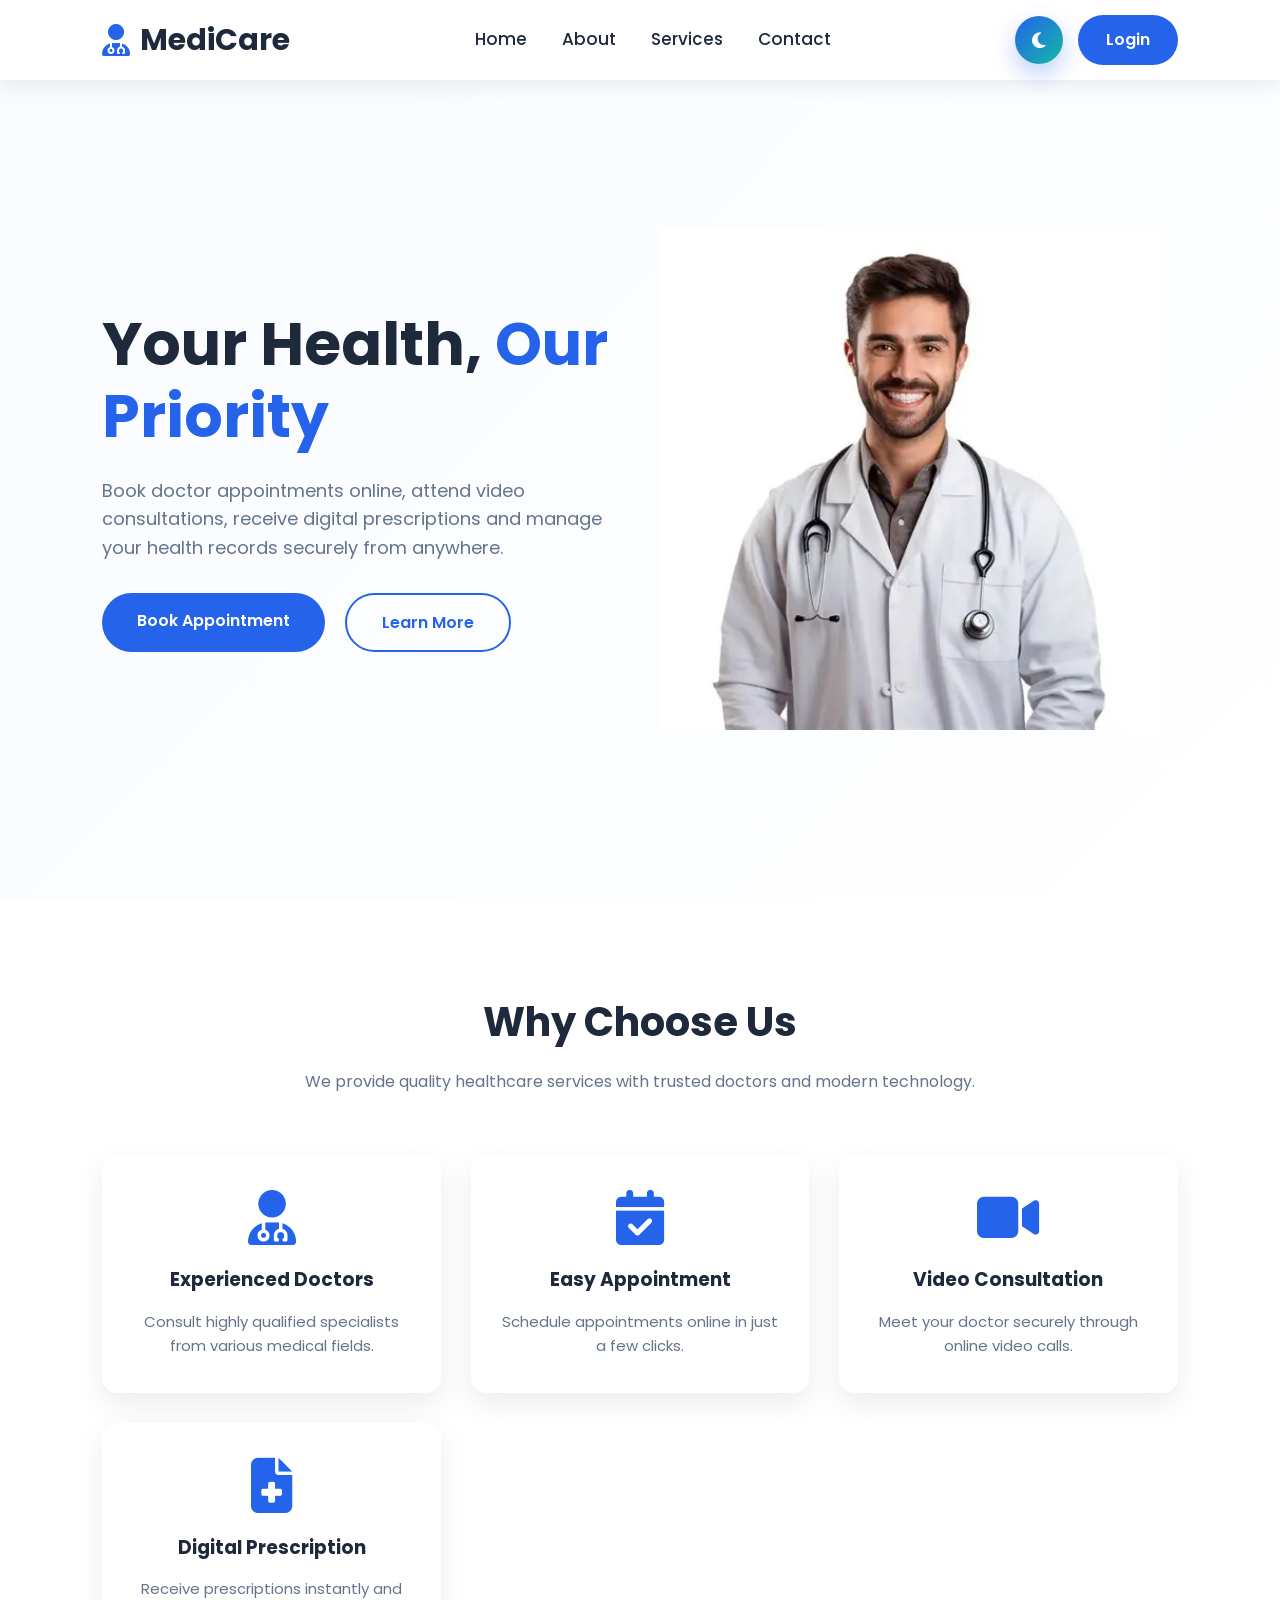
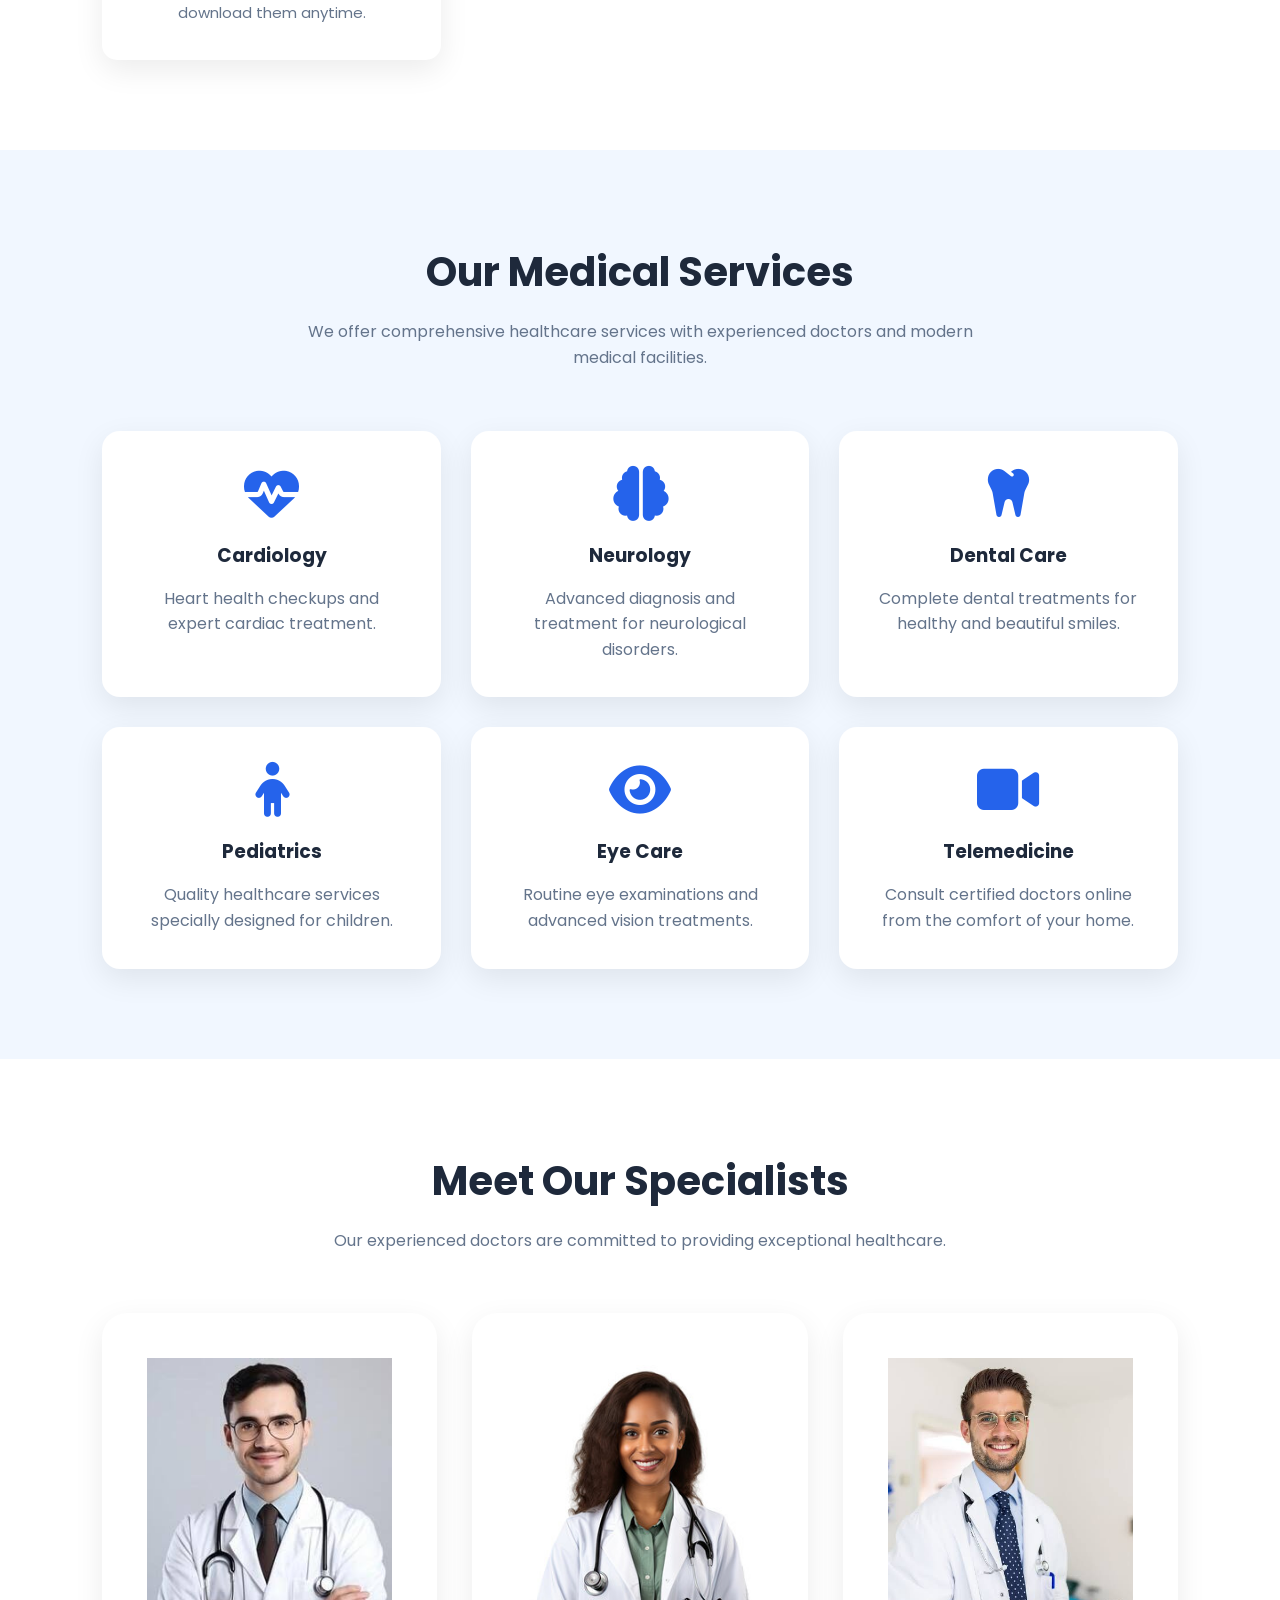
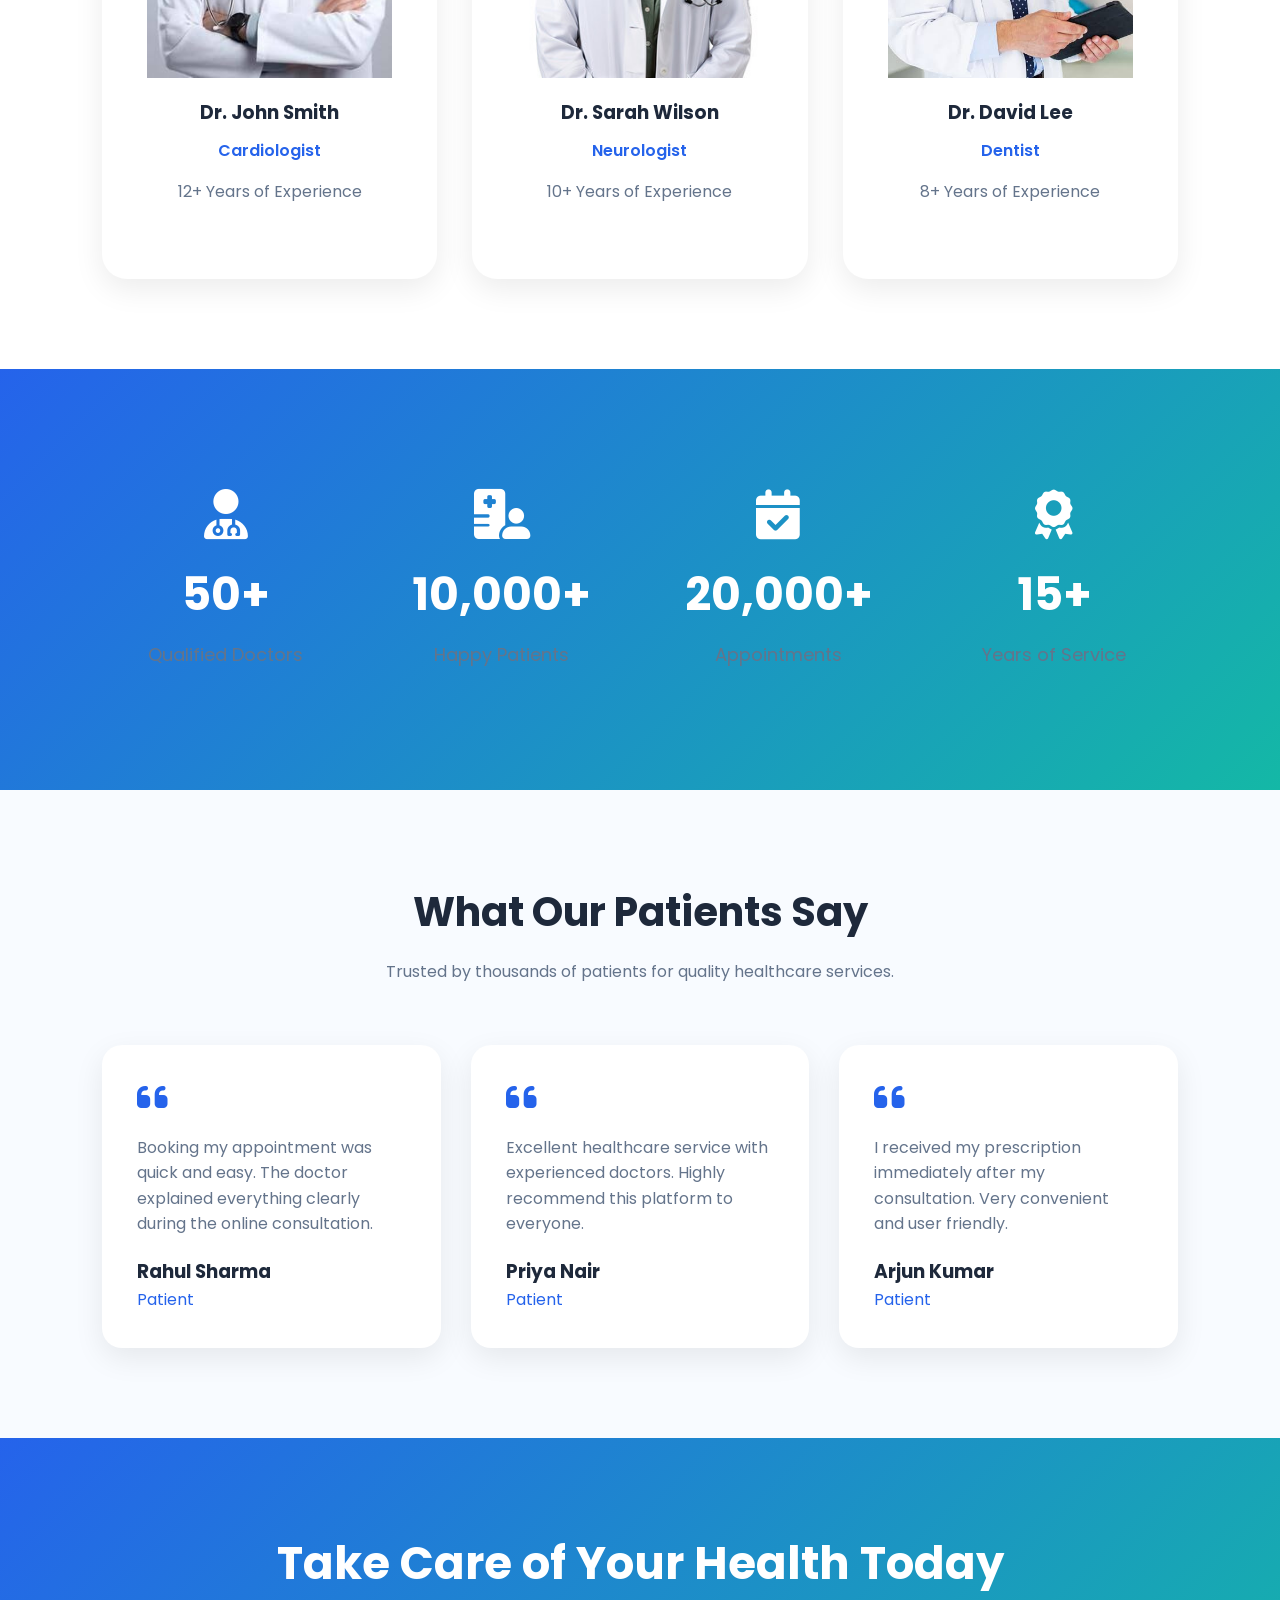
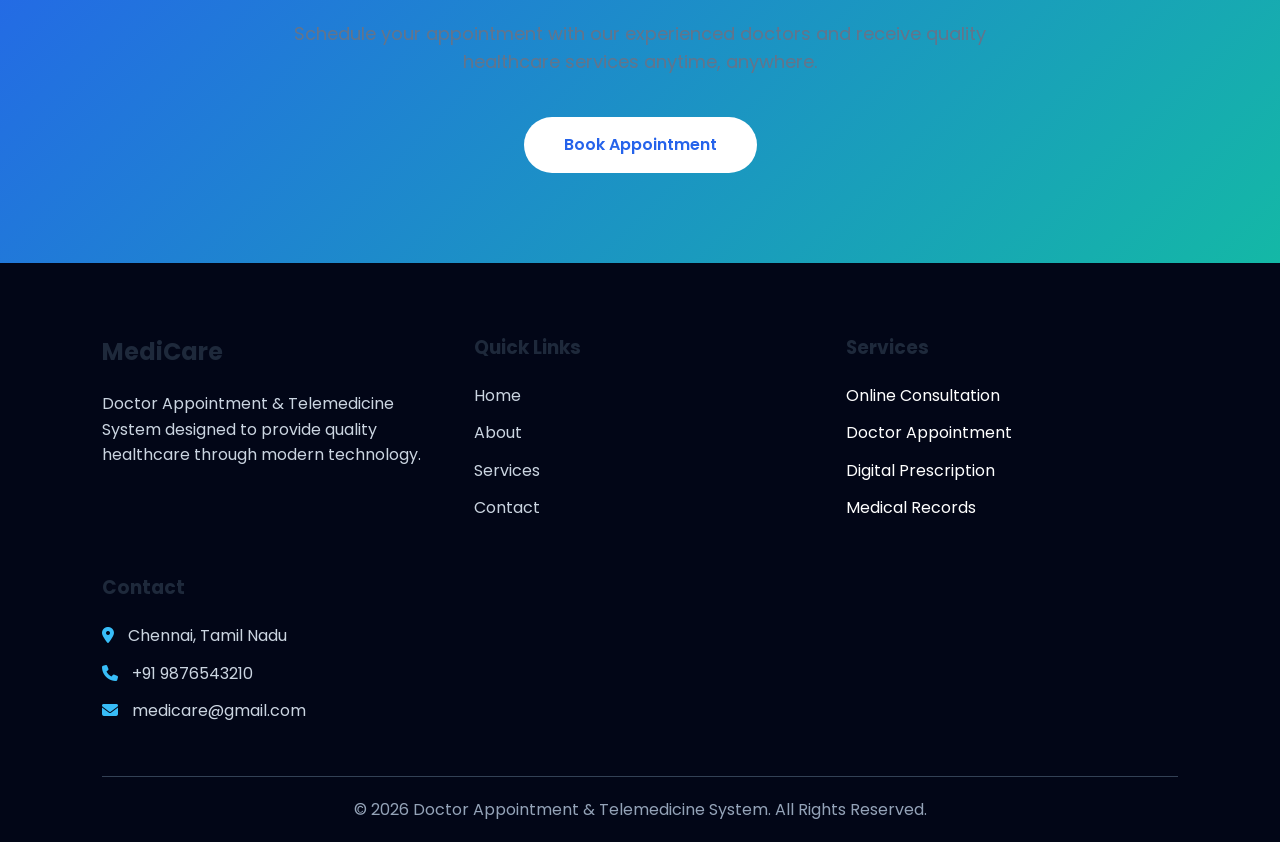
==== frontend/index.html @ 76437aa4 "files added" ====
<!DOCTYPE html>
<html lang="en">
<head>
    <meta charset="UTF-8">
    <meta name="viewport" content="width=device-width, initial-scale=1.0">
    <title>Doctor Appointment & Telemedicine System</title>

    <!-- Google Font -->
    <link href="https://fonts.googleapis.com/css2?family=Poppins:wght@300;400;500;600;700&display=swap" rel="stylesheet">

    <!-- CSS -->
    <link rel="stylesheet" href="css/style.css">

    <!-- Font Awesome -->
    <link rel="stylesheet"
    href="https://cdnjs.cloudflare.com/ajax/libs/font-awesome/6.6.0/css/all.min.css">
</head>

<body>

<!-- ================= NAVBAR ================= -->

<header>

    <div class="logo">

        <i class="fa-solid fa-user-doctor"></i>

        <h2>MediCare</h2>

    </div>

    <nav id="navbar">

        <ul>

            <li><a href="index.html">Home</a></li>

            <li><a href="about.html">About</a></li>

            <li><a href="services.html">Services</a></li>

            <li><a href="contact.html">Contact</a></li>

        </ul>

    </nav>

    <div class="header-buttons">

        <!-- Theme Toggle -->

        <button id="themeToggle">

            <i class="fa-solid fa-moon"></i>

        </button>

        <!-- Login -->

        <a href="role-selection.html" class="login-btn">

            Login

        </a>

        <!-- Hamburger -->

        <div id="menuBtn">

            <i class="fa-solid fa-bars"></i>

        </div>

    </div>

</header>

<!-- ================= HERO ================= -->

<section class="hero">

    <div class="hero-content">

        <h1>
            Your Health,
            <span>Our Priority</span>
        </h1>

        <p>

            Book doctor appointments online, attend video consultations,
            receive digital prescriptions and manage your health records
            securely from anywhere.

        </p>

        <div class="hero-buttons">

            <a href="role-selection.html" class="primary-btn">

                Book Appointment

            </a>

            <a href="about.html" class="secondary-btn">

                Learn More

            </a>

        </div>

    </div>

    <div class="hero-image">

        <img src="images/doctor.png" alt="Doctor">

    </div>

</section>

<!-- ================= WHY CHOOSE US ================= -->

<section class="why-us">

    <h2>Why Choose Us</h2>

    <p class="section-description">

        We provide quality healthcare services with trusted doctors
        and modern technology.

    </p>

    <div class="why-container">

        <div class="card">

            <i class="fa-solid fa-user-doctor"></i>

            <h3>Experienced Doctors</h3>

            <p>

                Consult highly qualified specialists from various
                medical fields.

            </p>

        </div>

        <div class="card">

            <i class="fa-solid fa-calendar-check"></i>

            <h3>Easy Appointment</h3>

            <p>

                Schedule appointments online in just a few clicks.

            </p>

        </div>

        <div class="card">

            <i class="fa-solid fa-video"></i>

            <h3>Video Consultation</h3>

            <p>

                Meet your doctor securely through online video calls.

            </p>

        </div>

        <div class="card">

            <i class="fa-solid fa-file-medical"></i>

            <h3>Digital Prescription</h3>

            <p>

                Receive prescriptions instantly and download them anytime.

            </p>

        </div>

    </div>

</section>
<!-- ================= OUR SERVICES ================= -->

<section class="services">

    <h2>Our Medical Services</h2>

    <p class="section-description">
        We offer comprehensive healthcare services with experienced
        doctors and modern medical facilities.
    </p>

    <div class="services-container">

        <div class="service-card">
            <i class="fa-solid fa-heart-pulse"></i>
            <h3>Cardiology</h3>
            <p>Heart health checkups and expert cardiac treatment.</p>
        </div>

        <div class="service-card">
            <i class="fa-solid fa-brain"></i>
            <h3>Neurology</h3>
            <p>Advanced diagnosis and treatment for neurological disorders.</p>
        </div>

        <div class="service-card">
            <i class="fa-solid fa-tooth"></i>
            <h3>Dental Care</h3>
            <p>Complete dental treatments for healthy and beautiful smiles.</p>
        </div>

        <div class="service-card">
            <i class="fa-solid fa-child"></i>
            <h3>Pediatrics</h3>
            <p>Quality healthcare services specially designed for children.</p>
        </div>

        <div class="service-card">
            <i class="fa-solid fa-eye"></i>
            <h3>Eye Care</h3>
            <p>Routine eye examinations and advanced vision treatments.</p>
        </div>

        <div class="service-card">
            <i class="fa-solid fa-video"></i>
            <h3>Telemedicine</h3>
            <p>Consult certified doctors online from the comfort of your home.</p>
        </div>

    </div>

</section>

<!-- ================= FEATURED DOCTORS ================= -->

<section class="doctors">

    <h2>Meet Our Specialists</h2>

    <p class="section-description">
        Our experienced doctors are committed to providing exceptional healthcare.
    </p>

    <div class="doctor-container">

        <div class="doctor-card">

            <img src="images/doctor1.jpg" alt="Doctor">

            <h3>Dr. John Smith</h3>

            <span>Cardiologist</span>

            <p>12+ Years of Experience</p>

        </div>

        <div class="doctor-card">

            <img src="images/doctor2.jpg" alt="Doctor">

            <h3>Dr. Sarah Wilson</h3>

            <span>Neurologist</span>

            <p>10+ Years of Experience</p>

        </div>

        <div class="doctor-card">

            <img src="images/doctor3.jpg" alt="Doctor">

            <h3>Dr. David Lee</h3>

            <span>Dentist</span>

            <p>8+ Years of Experience</p>

        </div>

    </div>

</section>

<!-- ================= STATISTICS ================= -->

<section class="statistics">

    <div class="stat-box">

        <i class="fa-solid fa-user-doctor"></i>

        <h2>50+</h2>

        <p>Qualified Doctors</p>

    </div>

    <div class="stat-box">

        <i class="fa-solid fa-hospital-user"></i>

        <h2>10,000+</h2>

        <p>Happy Patients</p>

    </div>

    <div class="stat-box">

        <i class="fa-solid fa-calendar-check"></i>

        <h2>20,000+</h2>

        <p>Appointments</p>

    </div>

    <div class="stat-box">

        <i class="fa-solid fa-award"></i>

        <h2>15+</h2>

        <p>Years of Service</p>

    </div>

</section>
<!-- ================= TESTIMONIALS ================= -->

<section class="testimonials">

    <h2>What Our Patients Say</h2>

    <p class="section-description">
        Trusted by thousands of patients for quality healthcare services.
    </p>

    <div class="testimonial-container">

        <div class="testimonial-card">

            <i class="fa-solid fa-quote-left"></i>

            <p>
                Booking my appointment was quick and easy. The doctor
                explained everything clearly during the online consultation.
            </p>

            <h3>Rahul Sharma</h3>

            <span>Patient</span>

        </div>

        <div class="testimonial-card">

            <i class="fa-solid fa-quote-left"></i>

            <p>
                Excellent healthcare service with experienced doctors.
                Highly recommend this platform to everyone.
            </p>

            <h3>Priya Nair</h3>

            <span>Patient</span>

        </div>

        <div class="testimonial-card">

            <i class="fa-solid fa-quote-left"></i>

            <p>
                I received my prescription immediately after my consultation.
                Very convenient and user friendly.
            </p>

            <h3>Arjun Kumar</h3>

            <span>Patient</span>

        </div>

    </div>

</section>

<!-- ================= CALL TO ACTION ================= -->

<section class="cta">

    <div class="cta-content">

        <h2>Take Care of Your Health Today</h2>

        <p>

            Schedule your appointment with our experienced doctors and
            receive quality healthcare services anytime, anywhere.

        </p>

        <a href="role-selection.html" class="cta-btn">

            Book Appointment

        </a>

    </div>

</section>

<!-- ================= FOOTER ================= -->

<footer>

    <div class="footer-container">

        <div class="footer-about">

            <h2>MediCare</h2>

            <p>

                Doctor Appointment & Telemedicine System designed
                to provide quality healthcare through modern technology.

            </p>

        </div>

        <div class="footer-links">

            <h3>Quick Links</h3>

            <ul>

                <li><a href="index.html">Home</a></li>

                <li><a href="about.html">About</a></li>

                <li><a href="services.html">Services</a></li>

                <li><a href="contact.html">Contact</a></li>

            </ul>

        </div>

        <div class="footer-services">

            <h3>Services</h3>

            <ul>

                <li>Online Consultation</li>

                <li>Doctor Appointment</li>

                <li>Digital Prescription</li>

                <li>Medical Records</li>

            </ul>

        </div>

        <div class="footer-contact">

            <h3>Contact</h3>

            <p>
                <i class="fa-solid fa-location-dot"></i>
                Chennai, Tamil Nadu
            </p>

            <p>
                <i class="fa-solid fa-phone"></i>
                +91 9876543210
            </p>

            <p>
                <i class="fa-solid fa-envelope"></i>
                medicare@gmail.com
            </p>

        </div>

    </div>

    <hr>

    <div class="footer-bottom">

        <p>

            © 2026 Doctor Appointment & Telemedicine System.
            All Rights Reserved.

        </p>

    </div>

</footer>

<!-- ================= BACK TO TOP ================= -->

<button id="topBtn">

    <i class="fa-solid fa-arrow-up"></i>

</button>



<!-- CSS and JavaScript will be added later -->

<script src="js/script.js"></script>

</body>
</html>
---- frontend/css/style.css ----
/* ==========================
   GOOGLE FONT & RESET
========================== */

@import url('https://fonts.googleapis.com/css2?family=Poppins:wght@300;400;500;600;700;800&display=swap');

*{
    margin:0;
    padding:0;
    box-sizing:border-box;
    font-family:'Poppins',sans-serif;
    scroll-behavior:smooth;
}
/*==============================
    THEME VARIABLES
==============================*/

:root{

    --primary:#2563eb;
    --secondary:#14b8a6;

    --background:#f8fbff;
    --surface:#ffffff;

    --text:#1e293b;
    --paragraph:#64748b;

    --shadow:0 10px 30px rgba(0,0,0,.08);

}

body.dark-mode{

    --primary:#60a5fa;
    --secondary:#2dd4bf;

    --background:#0f172a;
    --surface:#1e293b;

    --text:#f8fafc;
    --paragraph:#cbd5e1;

    --shadow:0 12px 30px rgba(0,0,0,.5);

}
body{
    background:#f8fbff;
    color:#1e293b;
    overflow-x:hidden;
    line-height:1.6;
}

a{
    text-decoration:none;
}

ul{
    list-style:none;
}

img{
    max-width:100%;
    display:block;
}

/* ==========================
   HEADER
========================== */

header{

    width:100%;
    height:80px;

    background:#ffffff;

    display:flex;
    justify-content:space-between;
    align-items:center;

    padding:0 8%;

    position:fixed;

    top:0;
    left:0;

    z-index:1000;

    box-shadow:0 5px 20px rgba(0,0,0,.08);

}

/* ==========================
   LOGO
========================== */

.logo{

    display:flex;
    align-items:center;
    gap:10px;

}

.logo i{

    font-size:32px;

    color:#2563eb;

}

.logo h2{

    color:#2563eb;

    font-size:30px;

    font-weight:700;

}

/* ==========================
   NAVBAR
========================== */

nav ul{

    display:flex;

    gap:35px;

}

nav ul li a{

    color:#1e293b;

    font-size:17px;

    font-weight:500;

    transition:.3s;

}

nav ul li a:hover{

    color:#2563eb;

}

/* ==========================
   LOGIN BUTTON
========================== */

.login-btn{

    background:#2563eb;

    color:#fff;

    padding:12px 28px;

    border-radius:40px;

    transition:.3s;

    font-weight:600;

}

.login-btn:hover{

    background:#1d4ed8;

    transform:translateY(-3px);

}

/* ==========================
   HERO SECTION
========================== */

.hero{

    width:100%;

    min-height:100vh;

    display:flex;

    justify-content:space-between;

    align-items:center;

    padding:140px 8% 80px;

    background:linear-gradient(135deg,#eef6ff,#ffffff);

}

.hero-content{

    flex:1;

}

.hero-content h1{

    font-size:60px;

    font-weight:700;

    color:#1e293b;

    line-height:1.2;

}

.hero-content span{

    color:#2563eb;

}

.hero-content p{

    margin:25px 0;

    color:#64748b;

    font-size:18px;

    max-width:550px;

}

.hero-buttons{

    display:flex;

    gap:20px;

    margin-top:30px;

}

.primary-btn{

    background:#2563eb;

    color:white;

    padding:15px 35px;

    border-radius:40px;

    transition:.3s;

    font-weight:600;

}

.primary-btn:hover{

    background:#1d4ed8;

    transform:translateY(-5px);

}

.secondary-btn{

    border:2px solid #2563eb;

    color:#2563eb;

    padding:15px 35px;

    border-radius:40px;

    transition:.3s;

    font-weight:600;

}

.secondary-btn:hover{

    background:#2563eb;

    color:white;

}

.hero-image{

    flex:1;

    display:flex;

    justify-content:center;

}

.hero-image img{

    width:500px;

    animation:float 4s ease-in-out infinite;

}

/* ==========================
   FLOAT ANIMATION
========================== */

@keyframes float{

    0%{

        transform:translateY(0);

    }

    50%{

        transform:translateY(-15px);

    }

    100%{

        transform:translateY(0);

    }

}

/* ==========================
   COMMON SECTION
========================== */

section{

    padding:90px 8%;

}

section h2{

    text-align:center;

    font-size:40px;

    color:#1e293b;

}

.section-description{

    text-align:center;

    margin-top:15px;

    color:#64748b;

    max-width:700px;

    margin-left:auto;

    margin-right:auto;

}
/* ==========================
   WHY CHOOSE US
========================== */

.why-us{
    background:#ffffff;
}

.why-container{

    display:grid;
    grid-template-columns:repeat(auto-fit,minmax(250px,1fr));
    gap:30px;
    margin-top:60px;

}

.card{

    background:#ffffff;

    padding:35px 25px;

    text-align:center;

    border-radius:15px;

    box-shadow:0 10px 25px rgba(0,0,0,.08);

    transition:.4s;

}

.card:hover{

    transform:translateY(-10px);

    box-shadow:0 20px 40px rgba(37,99,235,.18);

}

.card i{

    font-size:55px;

    color:#2563eb;

    margin-bottom:20px;

}

.card h3{

    margin-bottom:15px;

    color:#1e293b;

}

.card p{

    color:#64748b;

    font-size:15px;

}


/* ==========================
   SERVICES
========================== */

.services{

    background:#f1f7ff;

}

.services-container{

    display:grid;

    grid-template-columns:repeat(auto-fit,minmax(280px,1fr));

    gap:30px;

    margin-top:60px;

}

.service-card{

    background:white;

    padding:35px;

    border-radius:18px;

    text-align:center;

    transition:.4s;

    box-shadow:0 8px 20px rgba(0,0,0,.08);

}

.service-card:hover{

    transform:translateY(-10px);

    background:#2563eb;

}

.service-card i{

    font-size:55px;

    color:#2563eb;

    margin-bottom:20px;

    transition:.4s;

}

.service-card:hover i{

    color:white;

}

.service-card h3{

    margin-bottom:15px;

    color:#1e293b;

    transition:.4s;

}

.service-card:hover h3{

    color:white;

}

.service-card p{

    color:#64748b;

    transition:.4s;

}

.service-card:hover p{

    color:#e2e8f0;

}


/* ==========================
   FEATURED DOCTORS
========================== */

.doctors{

    background:white;

}

.doctor-container{

    display:grid;

    grid-template-columns:repeat(auto-fit,minmax(280px,1fr));

    gap:35px;

    margin-top:60px;

}

.doctor-card{

    background:white;

    border-radius:20px;

    overflow:hidden;

    text-align:center;

    box-shadow:0 10px 25px rgba(0,0,0,.08);

    transition:.4s;

}

.doctor-card:hover{

    transform:translateY(-12px);

    box-shadow:0 18px 35px rgba(37,99,235,.2);

}

.doctor-card img{

    width:100%;

    height:320px;

    object-fit:cover;

}

.doctor-card h3{

    margin-top:20px;

    color:#1e293b;

}

.doctor-card span{

    display:block;

    margin:10px 0;

    color:#2563eb;

    font-weight:600;

}

.doctor-card p{

    margin-bottom:25px;

    color:#64748b;

}


/* ==========================
   IMAGE HOVER EFFECT
========================== */

.doctor-card:hover img{

    transform:scale(1.05);

    transition:.5s;

}
/* ==========================
   STATISTICS SECTION
========================== */

.statistics{

    background:#2563eb;

    color:#fff;

    display:grid;

    grid-template-columns:repeat(auto-fit,minmax(220px,1fr));

    gap:30px;

    text-align:center;

}

.stat-box{

    padding:30px;

}

.stat-box i{

    font-size:50px;

    margin-bottom:20px;

}

.stat-box h2{

    color:#fff;

    font-size:45px;

    margin-bottom:10px;

}

.stat-box p{

    font-size:18px;

}


/* ==========================
   TESTIMONIALS
========================== */

.testimonials{

    background:#f8fbff;

}

.testimonial-container{

    display:grid;

    grid-template-columns:repeat(auto-fit,minmax(320px,1fr));

    gap:30px;

    margin-top:60px;

}

.testimonial-card{

    background:#fff;

    padding:35px;

    border-radius:20px;

    box-shadow:0 10px 25px rgba(0,0,0,.08);

    transition:.4s;

}

.testimonial-card:hover{

    transform:translateY(-10px);

}

.testimonial-card i{

    color:#2563eb;

    font-size:35px;

    margin-bottom:20px;

}

.testimonial-card p{

    color:#64748b;

    margin-bottom:20px;

}

.testimonial-card h3{

    color:#1e293b;

}

.testimonial-card span{

    color:#2563eb;

}


/* ==========================
   CTA SECTION
========================== */

.cta{

    background:linear-gradient(135deg,#2563eb,#14b8a6);

    color:white;

    text-align:center;

}

.cta-content h2{

    color:white;

    font-size:45px;

}

.cta-content p{

    max-width:700px;

    margin:20px auto 40px;

    font-size:18px;

}

.cta-btn{

    display:inline-block;

    background:white;

    color:#2563eb;

    padding:15px 40px;

    border-radius:40px;

    font-weight:600;

    transition:.3s;

}

.cta-btn:hover{

    background:#1e293b;

    color:white;

}


/* ==========================
   FOOTER
========================== */

footer{

    background:#0f172a;

    color:white;

    padding:70px 8% 20px;

}

.footer-container{

    display:grid;

    grid-template-columns:repeat(auto-fit,minmax(250px,1fr));

    gap:40px;

}

.footer-container h2,
.footer-container h3{

    margin-bottom:20px;

}

.footer-container p{

    color:#cbd5e1;

    margin-bottom:12px;

}

.footer-container ul li{

    margin-bottom:12px;

}

.footer-container ul li a{

    color:#cbd5e1;

    transition:.3s;

}

.footer-container ul li a:hover{

    color:#38bdf8;

}

.footer-contact i{

    color:#38bdf8;

    margin-right:10px;

}

hr{

    border:none;

    height:1px;

    background:#334155;

    margin:40px 0 20px;

}

.footer-bottom{

    text-align:center;

}

.footer-bottom p{

    color:#94a3b8;

}


/* ==========================
   BACK TO TOP BUTTON
========================== */

#topBtn{

    position:fixed;

    bottom:30px;

    right:30px;

    width:50px;

    height:50px;

    border:none;

    border-radius:50%;

    background:#2563eb;

    color:white;

    font-size:20px;

    cursor:pointer;

    transition:.3s;

    box-shadow:0 8px 20px rgba(0,0,0,.2);

}

#topBtn:hover{

    background:#1d4ed8;

    transform:translateY(-5px);

}


/* ==========================
   SCROLLBAR
========================== */

::-webkit-scrollbar{

    width:10px;

}

::-webkit-scrollbar-track{

    background:#e2e8f0;

}

::-webkit-scrollbar-thumb{

    background:#2563eb;

    border-radius:20px;

}

::-webkit-scrollbar-thumb:hover{

    background:#1d4ed8;

}


/* ==========================
   RESPONSIVE DESIGN
========================== */

@media(max-width:992px){

    header{

        padding:20px 5%;

    }

    .hero{

        flex-direction:column-reverse;

        text-align:center;

    }

    .hero-content p{

        margin:auto;

    }

    .hero-buttons{

        justify-content:center;

    }

    .hero-image img{

        width:350px;

        margin-bottom:50px;

    }

}

@media(max-width:768px){

    nav{

        display:none;

    }

    .hero-content h1{

        font-size:42px;

    }

    section h2{

        font-size:34px;

    }

    .cta-content h2{

        font-size:34px;

    }

}

@media(max-width:576px){

    .hero-content h1{

        font-size:34px;

    }

    .primary-btn,
    .secondary-btn{

        padding:12px 24px;

        font-size:14px;

    }

    .hero-buttons{

        flex-direction:column;

        align-items:center;

    }

}
nav ul li a.active{
    color:#2563eb;
    font-weight:600;
}
/*==================================
        ABOUT HERO
==================================*/

.about-hero{

    width:100%;
    min-height:60vh;

    display:flex;
    justify-content:center;
    align-items:center;

    text-align:center;

    background:linear-gradient(135deg,#2563eb,#14b8a6);

    color:#fff;

    padding:140px 8% 80px;

}

.about-content{

    max-width:800px;

}

.about-content h1{

    font-size:60px;
    margin-bottom:20px;

}

.about-content span{

    color:#FFD54F;

}

.about-content p{

    font-size:18px;
    line-height:1.8;

}


/*==================================
        OUR STORY
==================================*/

.our-story{

    display:flex;
    justify-content:space-between;
    align-items:center;

    gap:60px;

    padding:100px 8%;

}

.story-image{

    flex:1;

}

.story-image img{

    width:100%;
    border-radius:20px;
    box-shadow:0 15px 40px rgba(0,0,0,.15);

}

.story-content{

    flex:1;

}

.story-content h2{

    text-align:left;
    margin-bottom:25px;

}

.story-content p{

    color:#64748b;
    margin-bottom:20px;
    text-align:justify;
}


/*==================================
      MISSION & VISION
==================================*/

.mission{

    display:grid;

    grid-template-columns:repeat(auto-fit,minmax(320px,1fr));

    gap:40px;

    background:#f8fbff;

}

.mission-card{

    background:#fff;

    padding:40px;

    text-align:center;

    border-radius:18px;

    box-shadow:0 10px 25px rgba(0,0,0,.08);

    transition:.4s;

}

.mission-card:hover{

    transform:translateY(-10px);

}

.mission-card i{

    font-size:55px;

    color:#2563eb;

    margin-bottom:20px;

}

.mission-card h3{

    margin-bottom:15px;

}

.mission-card p{

    color:#64748b;

}
/*==================================
      WHY TRUST US
==================================*/

.trust{

    background:#fff;

}

.trust-container{

    display:grid;

    grid-template-columns:repeat(auto-fit,minmax(280px,1fr));

    gap:30px;

    margin-top:60px;

}

.trust-card{

    background:#fff;

    padding:35px;

    border-radius:18px;

    text-align:center;

    box-shadow:0 10px 25px rgba(0,0,0,.08);

    transition:.4s;

}

.trust-card:hover{

    background:#2563eb;

    transform:translateY(-10px);

}

.trust-card i{

    font-size:50px;

    color:#2563eb;

    margin-bottom:20px;

    transition:.4s;

}

.trust-card:hover i{

    color:white;

}

.trust-card h3{

    margin-bottom:15px;

    transition:.4s;

}

.trust-card:hover h3{

    color:white;

}

.trust-card p{

    color:#64748b;

    transition:.4s;

}

.trust-card:hover p{

    color:#e2e8f0;

}


/*==================================
      TEAM
==================================*/

.team{

    background:#f8fbff;

}


/*==================================
      RESPONSIVE
==================================*/

@media(max-width:992px){

    .our-story{

        flex-direction:column;

    }

    .story-content h2{

        text-align:center;

    }

}

@media(max-width:768px){

    .about-content h1{

        font-size:42px;

    }

}

@media(max-width:576px){

    .about-content h1{

        font-size:34px;

    }

}
/*==========================
HEADER BUTTONS
==========================*/

.header-buttons{

    display:flex;

    align-items:center;

    gap:15px;

}


/*==========================
THEME BUTTON
==========================*/

#themeToggle{

    width:48px;
    height:48px;

    border:none;

    border-radius:50%;

    background:linear-gradient(135deg,#2563eb,#14b8a6);

    color:white;

    cursor:pointer;

    font-size:18px;

    transition:.5s;

    box-shadow:0 10px 25px rgba(37,99,235,.3);

}

#themeToggle:hover{

    transform:rotate(180deg) scale(1.08);

    box-shadow:0 15px 35px rgba(37,99,235,.5);

}

#themeToggle:hover{

    transform:rotate(180deg);

    background:#1d4ed8;

}


/*==========================
HAMBURGER
==========================*/

#menuBtn{

    display:none;

    font-size:26px;

    cursor:pointer;

    color:#2563eb;

}


/*==========================
MOBILE MENU
==========================*/

@media(max-width:768px){

    #menuBtn{

        display:block;

    }

    nav{

        position:absolute;

        top:80px;

        left:-100%;

        width:100%;

        background:white;

        transition:.4s;

        box-shadow:0 10px 20px rgba(0,0,0,.1);

    }

    nav.active{

        left:0;

    }

    nav ul{

        flex-direction:column;

        text-align:center;

        padding:25px 0;

    }

    nav ul li{

        margin:18px 0;

    }

}


/*==========================
DARK MODE
==========================*/

.dark-mode{

    background:#0f172a;

    color:white;

}

.dark-mode header{

    background:#1e293b;

}

.dark-mode section{

    background:#0f172a;

}

.dark-mode h1,
.dark-mode h2,
.dark-mode h3{

    color:white;

}

.dark-mode p{

    color:#cbd5e1;

}

.dark-mode .card,
.dark-mode .service-card,
.dark-mode .doctor-card,
.dark-mode .testimonial-card,
.dark-mode .mission-card,
.dark-mode .trust-card{

    background:#1e293b;

}

.dark-mode footer{

    background:#020617;

}
/*==============================
      PREMIUM DARK MODE
==============================*/

body{

    background:var(--background);
    color:var(--text);

    transition:
    background .4s ease,
    color .4s ease;

}

header{

    background:var(--surface);

    transition:.4s;

}

section{

    background:var(--background);

    transition:.4s;

}

.card,
.service-card,
.doctor-card,
.testimonial-card,
.mission-card,
.trust-card{

    background:var(--surface);

    box-shadow:var(--shadow);

    transition:.4s;

}

.hero{

    background:linear-gradient(
    135deg,
    var(--background),
    var(--surface)
    );

}

.statistics{

    background:linear-gradient(
    135deg,
    var(--primary),
    var(--secondary)
    );

}

footer{

    background:#020617;

}

.logo h2,
h1,
h2,
h3{

    color:var(--text);

}

p{

    color:var(--paragraph);

}

nav ul li a{

    color:var(--text);

}

nav ul li a:hover{

    color:var(--primary);

}

input,
textarea,
select{

    background:var(--surface);

    color:var(--text);

    border:1px solid rgba(255,255,255,.1);

}
/*==========================
CONTACT PAGE
==========================*/

.contact-section{

    display:grid;
    grid-template-columns:1fr 1fr;
    gap:50px;

}

.contact-form,
.contact-info{

    background:var(--surface);

    padding:40px;

    border-radius:20px;

    box-shadow:var(--shadow);

}

.contact-form form{

    display:flex;
    flex-direction:column;
    gap:20px;

}

.contact-form input,
.contact-form textarea{

    padding:15px;

    border:1px solid #ddd;

    border-radius:10px;

    outline:none;

    font-size:16px;

}

.info-box{

    display:flex;
    gap:20px;
    margin:25px 0;

}

.info-box i{

    font-size:28px;

    color:var(--primary);

}

/*==========================
MAP
==========================*/

.map-container{

    margin-top:50px;

    overflow:hidden;

    border-radius:20px;

    box-shadow:var(--shadow);

}

/*==========================
FAQ
==========================*/

.faq-container{

    margin-top:50px;

}

.faq-item{

    margin-bottom:20px;

    border-radius:15px;

    overflow:hidden;

    box-shadow:var(--shadow);

}

.faq-question{

    width:100%;

    padding:20px;

    border:none;

    cursor:pointer;

    display:flex;

    justify-content:space-between;

    align-items:center;

    background:var(--surface);

    color:var(--text);

    font-size:18px;

    font-weight:600;

}

.faq-answer{

    display:none;

    padding:20px;

    background:var(--background);

}

/*==========================
EMERGENCY
==========================*/

.emergency{

    background:linear-gradient(135deg,#dc2626,#ef4444);

    color:white;

    text-align:center;

}

.emergency h2,
.emergency h1,
.emergency p{

    color:white;

}

.emergency i{

    font-size:70px;

    margin-bottom:20px;

}

/*==========================
RESPONSIVE
==========================*/

@media(max-width:992px){

    .contact-section{

        grid-template-columns:1fr;

    }

}
/*====================================
        ROLE SELECTION
====================================*/

.role-page{

    min-height:100vh;

    display:flex;

    flex-direction:column;

    justify-content:center;

    align-items:center;

    padding:80px 8%;

    background:linear-gradient(135deg,#2563eb,#14b8a6);

}

.role-header{

    text-align:center;

    color:white;

    margin-bottom:60px;

}

.role-header i{

    font-size:70px;

    margin-bottom:20px;

}

.role-header h1{

    color:white;

    font-size:55px;

}

.role-header span{

    color:#FFD54F;

}

.role-header p{

    color:white;

    margin-top:15px;

    font-size:18px;

}

.role-container{

    display:grid;

    grid-template-columns:repeat(auto-fit,minmax(300px,1fr));

    gap:35px;

    width:100%;

    max-width:1200px;

}

.role-card{

    background:rgba(255,255,255,.15);

    backdrop-filter:blur(18px);

    border:1px solid rgba(255,255,255,.2);

    border-radius:25px;

    padding:40px;

    text-align:center;

    transition:.4s;

    color:white;

}

.role-card:hover{

    transform:translateY(-15px) scale(1.03);

    box-shadow:0 25px 50px rgba(0,0,0,.25);

}

.role-icon{

    width:100px;

    height:100px;

    margin:auto;

    border-radius:50%;

    background:white;

    display:flex;

    justify-content:center;

    align-items:center;

    margin-bottom:25px;

}

.role-icon i{

    font-size:45px;

    color:#2563eb;

}

.role-card h2{

    color:white;

    margin-bottom:15px;

}

.role-card p{

    color:#e5e7eb;

    margin-bottom:30px;

    min-height:70px;

}

.role-btn{

    display:inline-block;

    padding:14px 35px;

    border-radius:40px;

    background:white;

    color:#2563eb;

    font-weight:600;

    transition:.3s;

}

.role-btn:hover{

    background:#1e293b;

    color:white;

}

@media(max-width:768px){

    .role-header h1{

        font-size:40px;

    }

}
/*====================================
        PATIENT LOGIN PAGE
====================================*/

.login-page{

    min-height:100vh;

    display:grid;

    grid-template-columns:1fr 1fr;

    background:var(--background);

}

/*==========================
LEFT SIDE
==========================*/

.login-left{

    position:relative;

    display:flex;

    justify-content:center;

    align-items:center;

    overflow:hidden;

    background:linear-gradient(135deg,#2563eb,#14b8a6);

}

.login-left::before{

    content:"";

    position:absolute;

    width:500px;

    height:500px;

    background:rgba(255,255,255,.08);

    border-radius:50%;

    top:-150px;

    left:-120px;

}

.login-left::after{

    content:"";

    position:absolute;

    width:400px;

    height:400px;

    background:rgba(255,255,255,.08);

    border-radius:50%;

    bottom:-150px;

    right:-120px;

}

.overlay{

    position:absolute;

    inset:0;

    background:rgba(0,0,0,.15);

}

.left-content{

    position:relative;

    color:white;

    text-align:center;

    padding:40px;

    max-width:500px;

    z-index:2;

}

.left-content i{

    font-size:90px;

    margin-bottom:25px;

}

.left-content h1{

    font-size:55px;

    color:white;

}

.left-content h2{

    margin:20px 0;

    color:white;

}

.left-content p{

    color:white;

    line-height:1.8;

    font-size:18px;

}

/*==========================
RIGHT SIDE
==========================*/

.login-right{

    display:flex;

    justify-content:center;

    align-items:center;

    padding:50px;

    background:var(--background);

}

.login-card{

    width:100%;

    max-width:450px;

    background:var(--surface);

    padding:45px;

    border-radius:25px;

    box-shadow:var(--shadow);

    transition:.4s;

}

.login-card:hover{

    transform:translateY(-5px);

}

.login-card h2{

    text-align:center;

    margin-bottom:10px;

}

.login-card p{

    text-align:center;

    margin-bottom:30px;

}

/*==========================
INPUTS
==========================*/

.input-box{

    position:relative;

    margin-bottom:25px;

}

.input-box i{

    position:absolute;

    top:50%;

    left:18px;

    transform:translateY(-50%);

    color:var(--primary);

}

.input-box input{

    width:100%;

    padding:15px 18px 15px 50px;

    border:2px solid #dbeafe;

    border-radius:12px;

    background:var(--surface);

    color:var(--text);

    font-size:16px;

    transition:.3s;

}

.input-box input:focus{

    border-color:var(--primary);

    box-shadow:0 0 15px rgba(37,99,235,.2);

}

.password-box span{

    position:absolute;

    right:18px;

    top:50%;

    transform:translateY(-50%);

    cursor:pointer;

    color:var(--primary);

}

/*==========================
OPTIONS
==========================*/

.login-options{

    display:flex;

    justify-content:space-between;

    align-items:center;

    margin-bottom:25px;

    font-size:14px;

}

.login-options a{

    color:var(--primary);

    text-decoration:none;

}

/*==========================
BUTTON
==========================*/

.login-submit{

    width:100%;

    padding:15px;

    border:none;

    border-radius:12px;

    background:linear-gradient(135deg,#2563eb,#14b8a6);

    color:white;

    font-size:17px;

    font-weight:600;

    cursor:pointer;

    transition:.3s;

}

.login-submit:hover{

    transform:translateY(-3px);

    box-shadow:0 15px 30px rgba(37,99,235,.3);

}

/*==========================
LINKS
==========================*/

.register-link{

    text-align:center;

    margin-top:25px;

}

.register-link a{

    color:var(--primary);

    font-weight:600;

    text-decoration:none;

}

.back-home{

    display:block;

    text-align:center;

    margin-top:25px;

    color:var(--paragraph);

    text-decoration:none;

}

/*==========================
RESPONSIVE
==========================*/

@media(max-width:992px){

    .login-page{

        grid-template-columns:1fr;

    }

    .login-left{

        display:none;

    }

}
/*====================================
      PATIENT REGISTER PAGE
====================================*/

.register-page{

    min-height:100vh;

    display:grid;

    grid-template-columns:1fr 1.3fr;

}

.register-left{

    display:flex;

    justify-content:center;

    align-items:center;

    background:linear-gradient(135deg,#2563eb,#14b8a6);

    color:white;

    text-align:center;

    padding:50px;

}

.register-right{

    display:flex;

    justify-content:center;

    align-items:center;

    padding:50px;

    background:var(--background);

}

.register-card{

    width:100%;

    max-width:800px;

    background:var(--surface);

    padding:40px;

    border-radius:25px;

    box-shadow:var(--shadow);

}

.form-grid{

    display:grid;

    grid-template-columns:repeat(2,1fr);

    gap:20px;

    margin-top:25px;

}

.full-width{

    grid-column:1/3;

}

.input-box select,
.input-box textarea{

    width:100%;

    padding:15px 18px 15px 50px;

    border:2px solid #dbeafe;

    border-radius:12px;

    background:var(--surface);

    color:var(--text);

    font-size:16px;

    outline:none;

}

.upload-box{

    display:flex;

    flex-direction:column;

    gap:15px;

}

.upload-box label{

    font-weight:600;

}

.upload-box input{

    padding:12px;

}

.upload-box img{

    width:120px;

    height:120px;

    border-radius:50%;

    object-fit:cover;

    border:4px solid var(--primary);

}

.terms{

    margin-top:10px;

}

@media(max-width:992px){

    .register-page{

        grid-template-columns:1fr;

    }

    .register-left{

        display:none;

    }

}

@media(max-width:768px){

    .form-grid{

        grid-template-columns:1fr;

    }

    .full-width{

        grid-column:1;

    }

}
/*====================================
        ADMIN LOGIN
====================================*/

.admin-login-page{

    min-height:100vh;

    display:grid;

    grid-template-columns:1fr 1fr;

}

.admin-left{

    display:flex;

    justify-content:center;

    align-items:center;

    position:relative;

    overflow:hidden;

    background:linear-gradient(135deg,#991b1b,#1e3a8a);

}

.admin-left::before{

    content:"";

    position:absolute;

    width:450px;

    height:450px;

    background:rgba(255,255,255,.08);

    border-radius:50%;

    top:-120px;

    left:-120px;

}

.admin-left::after{

    content:"";

    position:absolute;

    width:350px;

    height:350px;

    background:rgba(255,255,255,.08);

    border-radius:50%;

    bottom:-120px;

    right:-120px;

}

.admin-right{

    display:flex;

    justify-content:center;

    align-items:center;

    background:var(--background);

    padding:40px;

}

.admin-card{

    width:100%;

    max-width:430px;

    background:var(--surface);

    padding:45px;

    border-radius:25px;

    box-shadow:var(--shadow);

}

.admin-card h2{

    text-align:center;

    margin-bottom:10px;

}

.admin-card p{

    text-align:center;

    margin-bottom:30px;

}

.admin-login-btn{

    width:100%;

    padding:15px;

    border:none;

    border-radius:12px;

    cursor:pointer;

    color:white;

    font-size:17px;

    font-weight:600;

    background:linear-gradient(135deg,#991b1b,#1e3a8a);

    transition:.3s;

}

.admin-login-btn:hover{

    transform:translateY(-3px);

    box-shadow:0 15px 35px rgba(30,58,138,.35);

}

@media(max-width:992px){

    .admin-login-page{

        grid-template-columns:1fr;

    }

    .admin-left{

        display:none;

    }

}
/*=================================
ADMIN DASHBOARD
=================================*/

.dashboard{

    display:grid;

    grid-template-columns:280px 1fr;

    min-height:100vh;

}

.sidebar{

    background:#1e293b;

    color:white;

    padding:30px;

}

.sidebar-logo{

    display:flex;

    align-items:center;

    gap:12px;

    margin-bottom:50px;

}

.sidebar-logo i{

    font-size:35px;

}

.sidebar ul{

    list-style:none;

}

.sidebar li{

    margin:18px 0;

}

.sidebar a{

    color:white;

    text-decoration:none;

    display:flex;

    gap:15px;

    padding:15px;

    border-radius:12px;

    transition:.3s;

}

.sidebar li.active a,
.sidebar a:hover{

    background:#2563eb;

}

.main-content{

    background:var(--background);

    padding:30px;

}

.topbar{

    display:flex;

    justify-content:space-between;

    align-items:center;

}

.topbar-right{

    display:flex;

    align-items:center;

    gap:20px;

}

.topbar img{

    width:50px;

    height:50px;

    border-radius:50%;

}

.dashboard-cards{

    margin-top:35px;

    display:grid;

    grid-template-columns:repeat(auto-fit,minmax(230px,1fr));

    gap:25px;

}

.dash-card{

    background:var(--surface);

    padding:30px;

    border-radius:20px;

    text-align:center;

    box-shadow:var(--shadow);

    transition:.3s;

}

.dash-card:hover{

    transform:translateY(-8px);

}

.dash-card i{

    font-size:45px;

    color:#2563eb;

    margin-bottom:15px;

}

.dash-card h3{

    font-size:34px;

}
/*=====================================
DASHBOARD CONTENT
=====================================*/

.dashboard-content{

    margin-top:35px;

    display:grid;

    grid-template-columns:2fr 1fr;

    gap:30px;

}

.appointments-table,
.recent-patients,
.activity-card{

    background:var(--surface);

    border-radius:20px;

    padding:25px;

    box-shadow:var(--shadow);

}

.section-header{

    display:flex;

    justify-content:space-between;

    align-items:center;

    margin-bottom:20px;

}

.section-header a{

    color:var(--primary);

    text-decoration:none;

}

table{

    width:100%;

    border-collapse:collapse;

}

table th,
table td{

    padding:15px;

    text-align:left;

}

table tr{

    border-bottom:1px solid #ddd;

}

.status{

    padding:6px 12px;

    border-radius:20px;

    color:white;

    font-size:13px;

}

.completed{

    background:#16a34a;

}

.pending{

    background:#f59e0b;

}

.cancelled{

    background:#dc2626;

}

/*====================*/

.patient-item{

    display:flex;

    gap:15px;

    align-items:center;

    margin-bottom:20px;

}

.patient-item img{

    width:55px;

    height:55px;

    border-radius:50%;

}

.activity-card{

    margin-top:30px;

}

.activity-card ul{

    margin-top:20px;

    padding-left:20px;

}

.activity-card li{

    margin-bottom:18px;

}

/*====================*/

@media(max-width:992px){

.dashboard{

grid-template-columns:1fr;

}

.sidebar{

display:none;

}

.dashboard-content{

grid-template-columns:1fr;

}

}
/*=================================
BOTTOM GRID
=================================*/

.bottom-grid{

    display:grid;

    grid-template-columns:2fr 1fr;

    gap:30px;

    margin-top:30px;

}

.analytics-card,
.notification-card{

    background:var(--surface);

    padding:30px;

    border-radius:20px;

    box-shadow:var(--shadow);

}

/* Progress Bars */

.progress-item{

    margin:30px 0;

}

.progress-title{

    display:flex;

    justify-content:space-between;

    margin-bottom:10px;

    font-weight:600;

}

.progress-bar{

    width:100%;

    height:12px;

    background:#e5e7eb;

    border-radius:20px;

    overflow:hidden;

}

.progress{

    height:100%;

    border-radius:20px;

}

.completed-progress{

    width:92%;

    background:#16a34a;

}

.doctor-progress{

    width:81%;

    background:#2563eb;

}

.patient-progress{

    width:96%;

    background:#14b8a6;

}

/* Notifications */

.notification-item{

    padding:18px;

    margin-bottom:15px;

    border-radius:12px;

    background:var(--background);

    transition:.3s;

}

.notification-item:hover{

    transform:translateX(8px);

    background:#dbeafe;

}

/* Responsive */

@media(max-width:992px){

.bottom-grid{

grid-template-columns:1fr;

}

}
/*====================================
        DOCTOR LOGIN
====================================*/

.doctor-login-page{

    min-height:100vh;

    display:grid;

    grid-template-columns:1fr 1fr;

}

.doctor-left{

    display:flex;

    justify-content:center;

    align-items:center;

    position:relative;

    overflow:hidden;

    background:linear-gradient(135deg,#059669,#2563eb);

}

.doctor-left::before{

    content:"";

    position:absolute;

    width:450px;

    height:450px;

    border-radius:50%;

    background:rgba(255,255,255,.08);

    top:-120px;

    left:-120px;

}

.doctor-left::after{

    content:"";

    position:absolute;

    width:350px;

    height:350px;

    border-radius:50%;

    background:rgba(255,255,255,.08);

    bottom:-120px;

    right:-120px;

}

.doctor-right{

    display:flex;

    justify-content:center;

    align-items:center;

    padding:40px;

    background:var(--background);

}

.doctor-card{

    width:100%;

    max-width:450px;

    background:var(--surface);

    padding:45px;

    border-radius:25px;

    box-shadow:var(--shadow);

}

.doctor-card h2,
.doctor-card p{

    text-align:center;

}

.doctor-card p{

    margin:15px 0 30px;

}

.doctor-login-btn{

    width:100%;

    padding:15px;

    border:none;

    border-radius:12px;

    color:white;

    font-size:17px;

    cursor:pointer;

    background:linear-gradient(135deg,#059669,#2563eb);

    transition:.3s;

}

.doctor-login-btn:hover{

    transform:translateY(-4px);

    box-shadow:0 15px 30px rgba(5,150,105,.35);

}

@media(max-width:992px){

.doctor-login-page{

grid-template-columns:1fr;

}

.doctor-left{

display:none;

}

}
/*=====================================
DOCTOR QUICK ACTIONS
=====================================*/

.quick-actions{

    margin-top:35px;

}

.action-grid{

    display:grid;

    grid-template-columns:repeat(auto-fit,minmax(220px,1fr));

    gap:25px;

    margin-top:20px;

}

.action-card{

    background:var(--surface);

    padding:30px;

    border-radius:20px;

    text-align:center;

    box-shadow:var(--shadow);

    transition:.3s;

    cursor:pointer;

}

.action-card:hover{

    transform:translateY(-8px);

}

.action-card i{

    font-size:45px;

    color:#059669;

    margin-bottom:20px;

}

.action-card h3{

    font-size:20px;

}
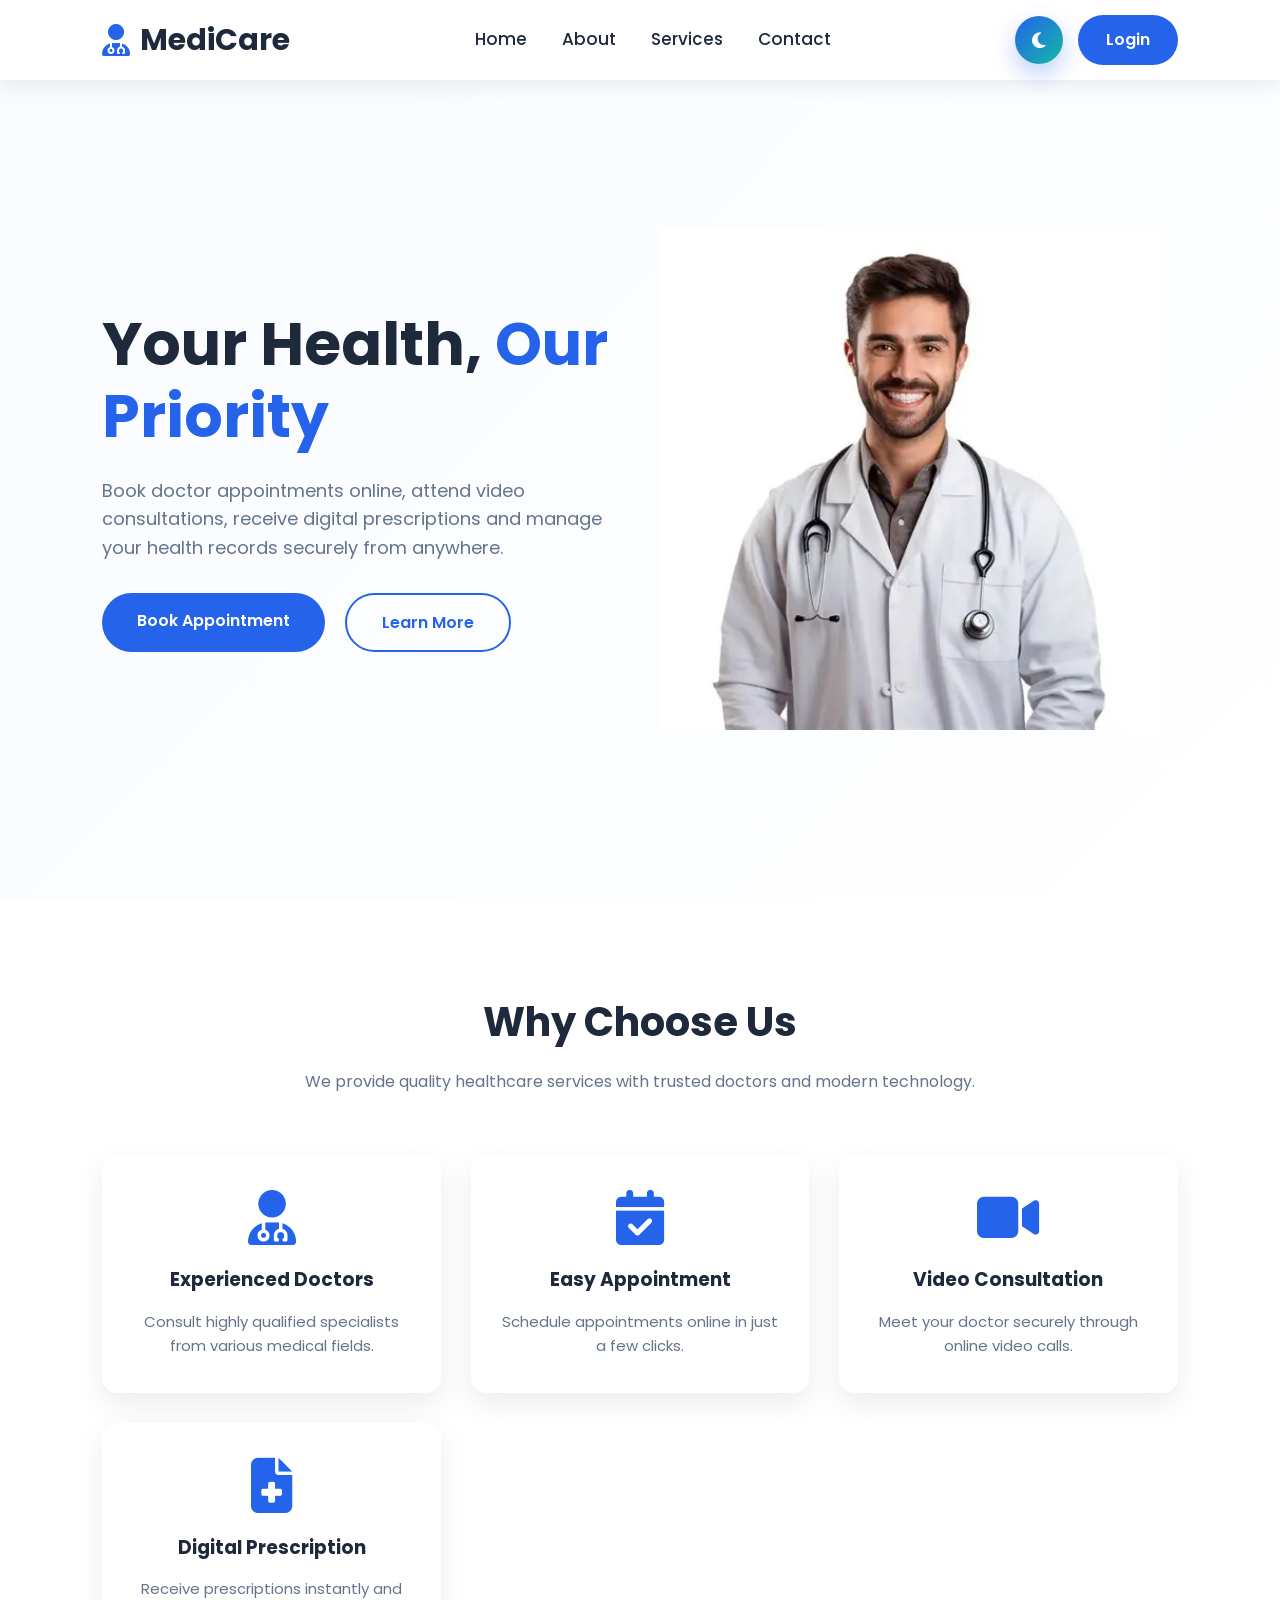
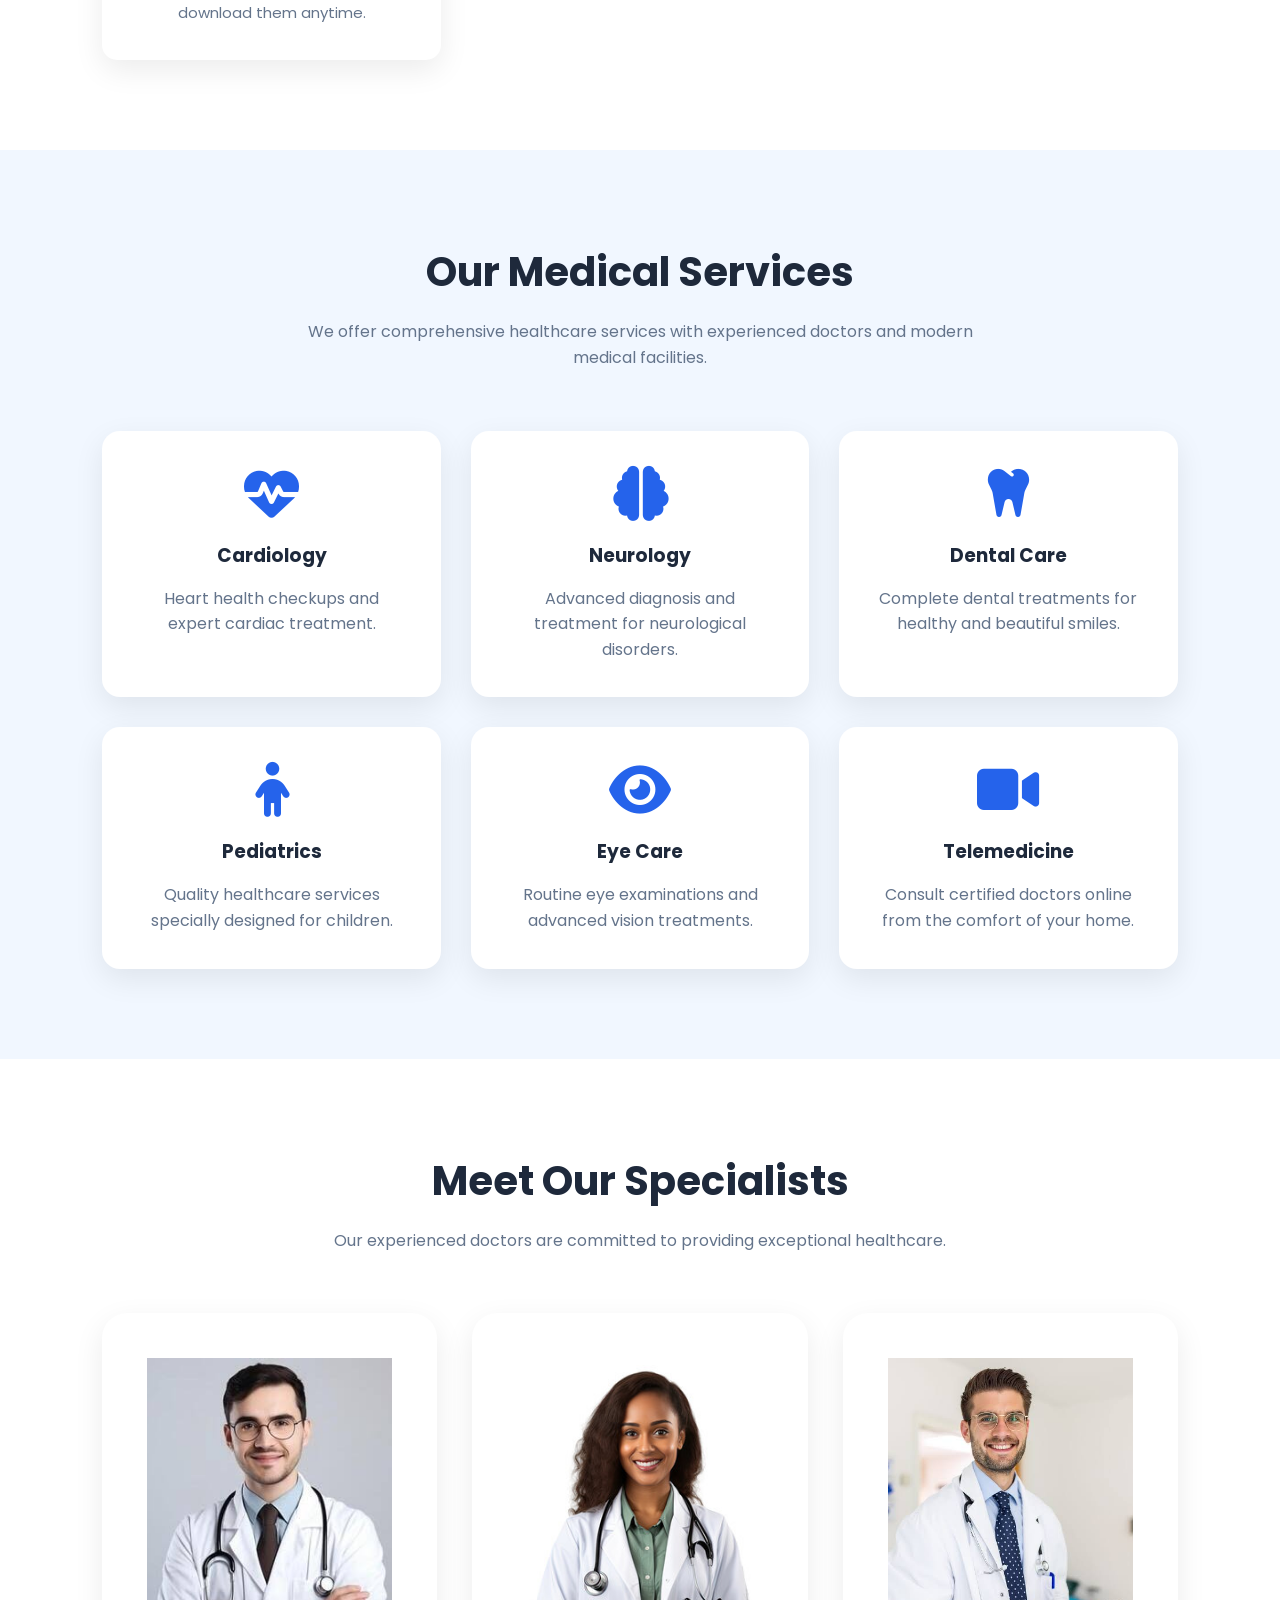
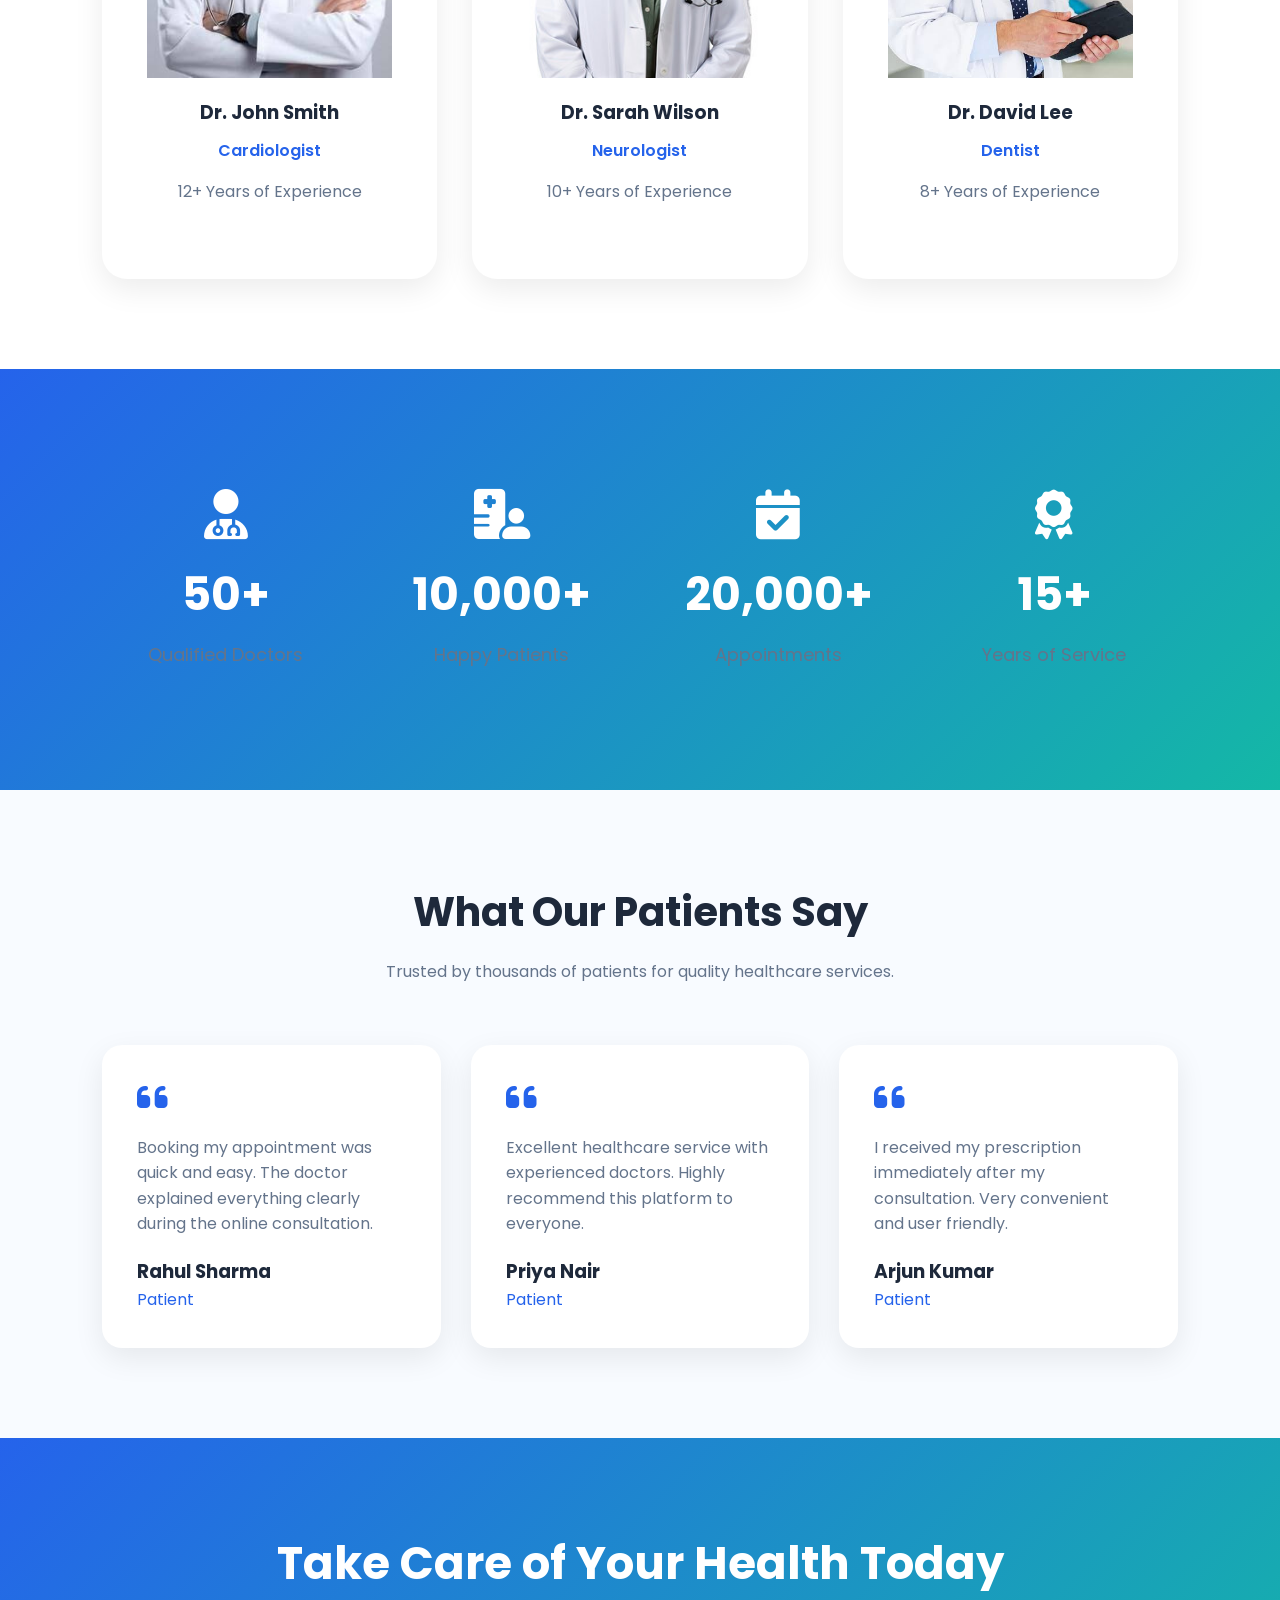
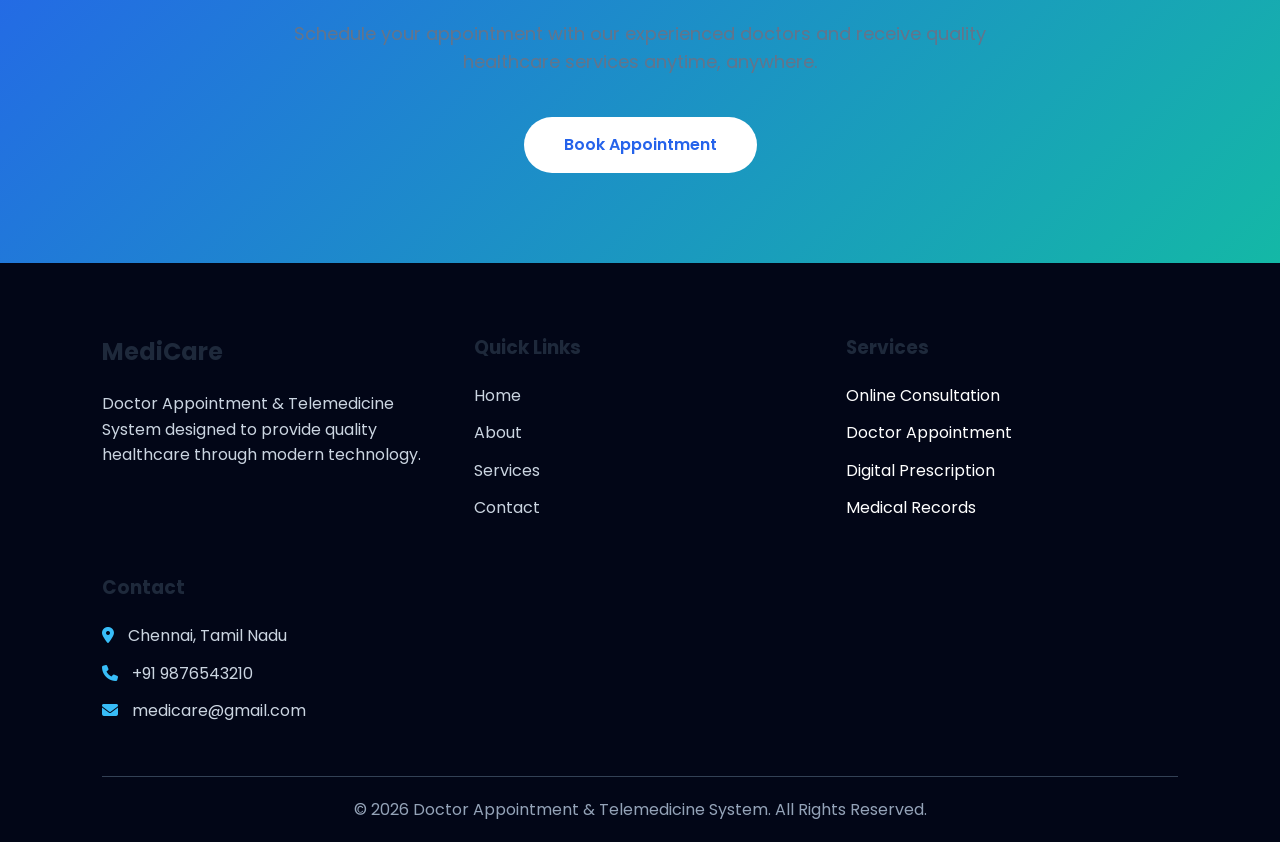
==== commit f0d06b3c: "files added" ====
--- a/frontend/index.html
+++ b/frontend/index.html
@@ -537,7 +537,7 @@
 
 <!-- CSS and JavaScript will be added later -->
 
-<script src="js/script.js"></script>
+<script src="js/home.js"></script>
 
 </body>
 </html>
